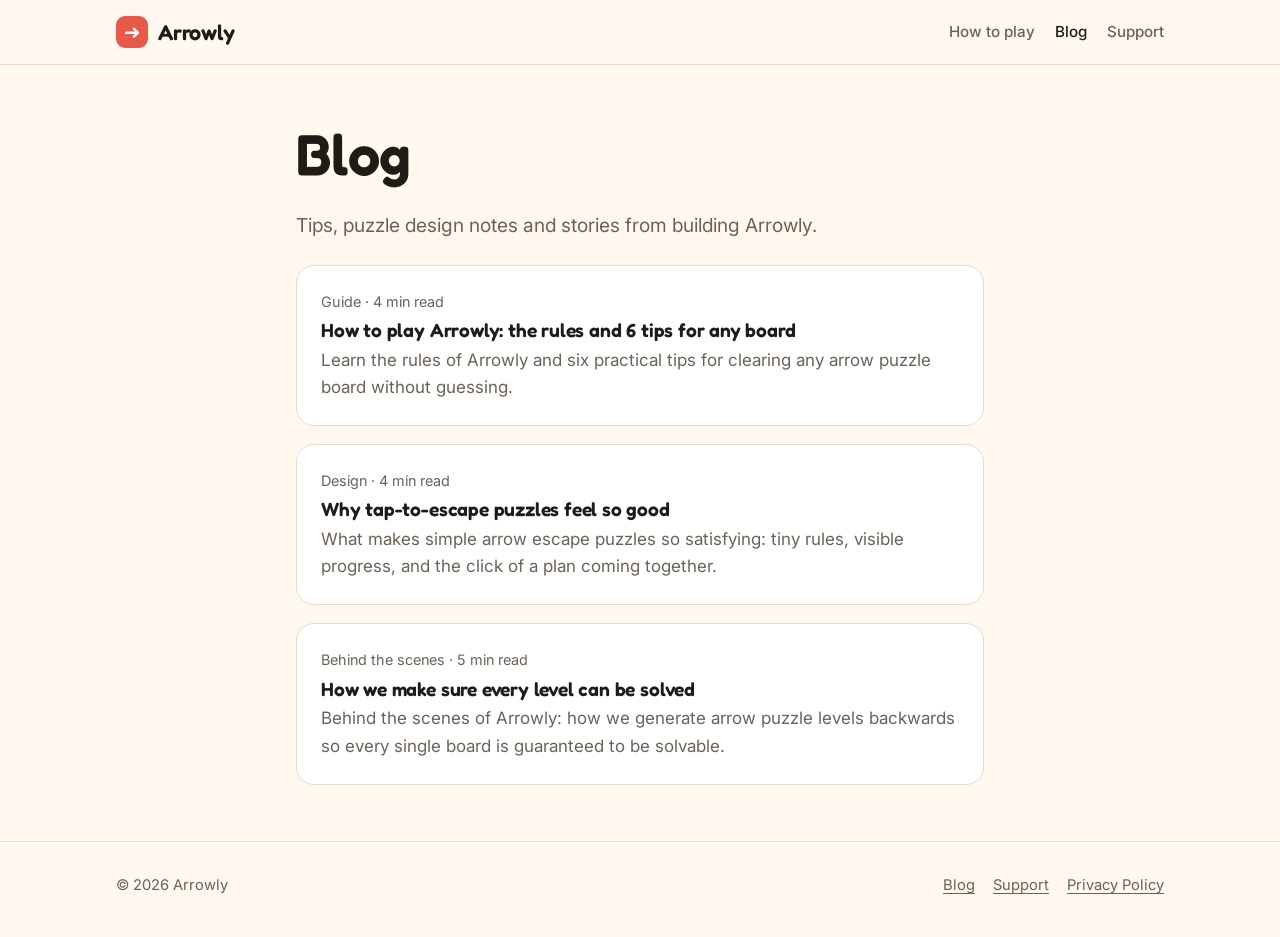
==== website/blog/index.html @ 90eabe9b "Add Arrowly game, website, App Store kit and research Co-Authored-By: Claude Opus 5.5 (1M context) <" ====
<!doctype html>
<html lang="en">
<head>
<meta charset="utf-8">
<meta name="viewport" content="width=device-width, initial-scale=1">
<title>Blog · Arrowly</title>
<meta name="description" content="Tips, puzzle design notes and behind-the-scenes stories from the makers of Arrowly.">
<meta property="og:title" content="Blog · Arrowly">
<meta property="og:description" content="Tips, puzzle design notes and behind-the-scenes stories from the makers of Arrowly.">
<link rel="preconnect" href="https://fonts.googleapis.com">
<link rel="preconnect" href="https://fonts.gstatic.com" crossorigin>
<link href="https://fonts.googleapis.com/css2?family=Fredoka:wght@500;600&family=Inter:wght@400;500;600;700&display=swap" rel="stylesheet">
<link rel="stylesheet" href="../assets/style.css">
<link rel="icon" href="data:image/svg+xml,<svg xmlns='http://www.w3.org/2000/svg' viewBox='0 0 32 32'><rect width='32' height='32' rx='8' fill='%23e85a48'/><path d='M9 16h13m-5-6 6 6-6 6' stroke='white' stroke-width='3.2' fill='none' stroke-linecap='round' stroke-linejoin='round'/></svg>">
</head>
<body>
<header class="site-header">
  <div class="wrap">
    <a class="brand" href="../index.html"><span class="brand-mark">➜</span>Arrowly</a>
    <nav class="nav">
      <a href="../index.html#how" class="hide-sm">How to play</a>
      <a href="../blog/index.html" aria-current="page">Blog</a>
      <a href="../support.html">Support</a>
    </nav>
  </div>
</header>
<main>

<section><div class="wrap narrow">
<h1>Blog</h1>
<p class="lede" style="max-width:none">Tips, puzzle design notes and stories from building Arrowly.</p>
<div class="post-list">
<a class="post-card card" href="how-to-play-arrowly.html"><div class="meta">Guide · 4 min read</div><h3>How to play Arrowly: the rules and 6 tips for any board</h3><p>Learn the rules of Arrowly and six practical tips for clearing any arrow puzzle board without guessing.</p></a>
<a class="post-card card" href="why-arrow-puzzles-are-satisfying.html"><div class="meta">Design · 4 min read</div><h3>Why tap-to-escape puzzles feel so good</h3><p>What makes simple arrow escape puzzles so satisfying: tiny rules, visible progress, and the click of a plan coming together.</p></a>
<a class="post-card card" href="every-level-solvable.html"><div class="meta">Behind the scenes · 5 min read</div><h3>How we make sure every level can be solved</h3><p>Behind the scenes of Arrowly: how we generate arrow puzzle levels backwards so every single board is guaranteed to be solvable.</p></a>
</div>
</div></section>

</main>
<footer class="site-footer">
  <div class="wrap">
    <span>© 2026 Arrowly</span>
    <nav><a href="../blog/index.html">Blog</a><a href="../support.html">Support</a><a href="../privacy.html">Privacy Policy</a></nav>
  </div>
</footer>
</body>
</html>
---- website/assets/style.css ----
:root {
  --bg: #fff8ee;
  --surface: #ffffff;
  --surface-2: #f6ecdc;
  --text: #1f1b16;
  --muted: #6b6257;
  --border: #e6dccb;
  --accent: #e85a48;
  --accent-ink: #ffffff;
  --accent-soft: #ffe1db;
  --tile: #4f46e5;
  --tile-ink: #ffffff;
  --blocked: #e0443a;
  --radius: 18px;
  --max: 1080px;
  color-scheme: light;
}
@media (prefers-color-scheme: dark) {
  :root:not([data-theme="light"]) {
    --bg: #15130f;
    --surface: #1f1c17;
    --surface-2: #29251f;
    --text: #f4eee4;
    --muted: #a99f92;
    --border: #393329;
    --accent: #f97362;
    --accent-ink: #1a0f0a;
    --accent-soft: #3a241b;
    --tile: #818cf8;
    --tile-ink: #0d1424;
    --blocked: #ff6a5f;
    color-scheme: dark;
  }
}
:root[data-theme="dark"] {
  --bg: #15130f;
  --surface: #1f1c17;
  --surface-2: #29251f;
  --text: #f4eee4;
  --muted: #a99f92;
  --border: #393329;
  --accent: #f97362;
  --accent-ink: #1a0f0a;
  --accent-soft: #3a241b;
  --tile: #818cf8;
  --tile-ink: #0d1424;
  --blocked: #ff6a5f;
  color-scheme: dark;
}

* { box-sizing: border-box; }
html { -webkit-text-size-adjust: 100%; }
body {
  margin: 0;
  background: var(--bg);
  color: var(--text);
  font: 17px/1.6 "Inter", system-ui, -apple-system, "Segoe UI", sans-serif;
}
h1, h2, h3, .brand { font-family: "Fredoka", "Inter", system-ui, sans-serif; line-height: 1.15; letter-spacing: -0.01em; }
h1 { font-size: clamp(2.2rem, 6vw, 3.6rem); margin: 0 0 0.4em; font-weight: 600; }
h2 { font-size: clamp(1.5rem, 3.5vw, 2.1rem); margin: 0 0 0.5em; font-weight: 600; }
h3 { font-size: 1.2rem; margin: 0 0 0.3em; font-weight: 600; }
a { color: var(--accent); text-underline-offset: 3px; }
p { margin: 0 0 1em; }
img { max-width: 100%; }

.wrap { max-width: var(--max); margin: 0 auto; padding: 0 16px; }
.narrow { max-width: 720px; }

/* Header */
.site-header { border-bottom: 1px solid var(--border); background: var(--bg); position: sticky; top: 0; z-index: 10; }
.site-header .wrap { display: flex; align-items: center; justify-content: space-between; gap: 16px; height: 64px; }
.brand { display: flex; align-items: center; gap: 10px; font-size: 1.35rem; font-weight: 600; color: var(--text); text-decoration: none; }
.brand-mark { width: 32px; height: 32px; border-radius: 9px; background: var(--accent); color: var(--accent-ink); display: grid; place-items: center; font-size: 20px; }
.nav { display: flex; gap: 20px; }
.nav a { color: var(--muted); text-decoration: none; font-weight: 500; font-size: 0.95rem; }
.nav a:hover, .nav a[aria-current="page"] { color: var(--text); }

/* Buttons */
.btn { display: inline-flex; align-items: center; gap: 10px; padding: 14px 22px; border-radius: 999px; font-weight: 600; text-decoration: none; border: 0; cursor: pointer; font-size: 1rem; }
.btn-primary { background: var(--text); color: var(--bg); }
.btn-ghost { background: transparent; color: var(--text); border: 1px solid var(--border); }
.btn small { display: block; font-weight: 500; font-size: 0.72rem; opacity: 0.75; line-height: 1; }
.btn .stack { display: flex; flex-direction: column; line-height: 1.15; text-align: left; }

/* Hero */
.hero { padding: 64px 0 48px; }
.hero .wrap { display: grid; grid-template-columns: 1.1fr 1fr; gap: 48px; align-items: center; }
.eyebrow { display: inline-block; background: var(--accent-soft); color: var(--accent); font-weight: 600; font-size: 0.85rem; padding: 6px 12px; border-radius: 999px; margin-bottom: 18px; }
.lede { font-size: 1.2rem; color: var(--muted); max-width: 34ch; }
.cta-row { display: flex; flex-wrap: wrap; gap: 12px; margin-top: 28px; }

/* Demo board */
.demo { background: var(--surface); border: 1px solid var(--border); border-radius: 28px; padding: 22px; box-shadow: 0 20px 50px -30px rgba(0,0,0,0.35); }
.demo-top { display: flex; justify-content: space-between; align-items: center; margin-bottom: 14px; font-size: 0.95rem; color: var(--muted); }
.demo-top strong { color: var(--text); }
.board { display: grid; gap: 8px; aspect-ratio: 1; background: var(--surface-2); padding: 10px; border-radius: 18px; touch-action: manipulation; }
.cell { border-radius: 12px; display: grid; place-items: center; }
.arrow { background: var(--tile); color: var(--tile-ink); border: 0; font-size: clamp(22px, 6vw, 36px); cursor: pointer; transition: transform 0.35s cubic-bezier(.5,0,.75,0), opacity 0.35s; font-weight: 700; }
.arrow:hover { filter: brightness(1.08); }
.arrow:focus-visible { outline: 3px solid var(--accent); outline-offset: 2px; }
.arrow.blocked { animation: shake 0.35s; background: var(--blocked); }
.arrow.gone { opacity: 0; pointer-events: none; }
@keyframes shake { 0%,100% { translate: 0 } 25% { translate: -5px 0 } 75% { translate: 5px 0 } }
.demo-foot { display: flex; justify-content: space-between; align-items: center; margin-top: 14px; gap: 12px; }
.demo-msg { color: var(--muted); font-size: 0.92rem; min-height: 1.5em; }
.link-btn { white-space: nowrap; background: none; border: 0; color: var(--accent); font-weight: 600; cursor: pointer; font-size: 0.95rem; padding: 6px 0; }

/* Sections */
section { padding: 56px 0; }
.alt { background: var(--surface-2); }
.features { display: grid; grid-template-columns: repeat(3, 1fr); gap: 20px; margin-top: 28px; }
.card { background: var(--surface); border: 1px solid var(--border); border-radius: var(--radius); padding: 24px; }
.card p { color: var(--muted); margin: 0; }
.icon { font-size: 28px; margin-bottom: 10px; display: block; }
.steps { counter-reset: s; list-style: none; padding: 0; display: grid; gap: 14px; margin: 24px 0 0; }
.steps li { counter-increment: s; display: flex; gap: 14px; align-items: flex-start; }
.steps li::before { content: counter(s); flex: none; width: 32px; height: 32px; border-radius: 50%; background: var(--accent); color: var(--accent-ink); display: grid; place-items: center; font-weight: 700; }

/* Blog */
.post-list { display: grid; gap: 18px; margin-top: 24px; }
.post-card { display: block; text-decoration: none; color: inherit; }
.post-card:hover h3 { color: var(--accent); }
.meta { color: var(--muted); font-size: 0.9rem; margin-bottom: 6px; }
.prose { padding: 48px 0 64px; }
.prose h2 { margin-top: 1.6em; font-size: 1.5rem; }
.prose h3 { margin-top: 1.4em; }
.prose ul, .prose ol { padding-left: 1.3em; margin: 0 0 1em; }
.prose li { margin-bottom: 0.4em; }
.prose blockquote { margin: 1.4em 0; padding: 4px 18px; border-left: 4px solid var(--accent); color: var(--muted); }
.prose code { background: var(--surface-2); padding: 2px 6px; border-radius: 6px; font-size: 0.9em; }
.prose pre { background: var(--surface-2); padding: 16px; border-radius: 12px; overflow-x: auto; font-size: 0.88rem; line-height: 1.5; }
.prose pre code { background: none; padding: 0; }
.back { display: inline-block; margin-bottom: 18px; text-decoration: none; font-weight: 600; }

/* FAQ */
details { background: var(--surface); border: 1px solid var(--border); border-radius: 14px; padding: 14px 18px; margin-bottom: 10px; }
summary { cursor: pointer; font-weight: 600; }
details p { margin: 10px 0 0; color: var(--muted); }

/* Footer */
.site-footer { border-top: 1px solid var(--border); padding: 32px 0 40px; color: var(--muted); font-size: 0.92rem; }
.site-footer .wrap { display: flex; flex-wrap: wrap; justify-content: space-between; gap: 16px; }
.site-footer nav { display: flex; flex-wrap: wrap; gap: 18px; }
.site-footer a { color: var(--muted); }

@media (max-width: 820px) {
  .hero { padding-top: 36px; }
  .hero .wrap { grid-template-columns: 1fr; gap: 32px; }
  .features { grid-template-columns: 1fr; }
  .nav { gap: 14px; }
  .nav .hide-sm { display: none; }
}
@media (prefers-reduced-motion: reduce) {
  .arrow { transition: opacity 0.2s; }
  .arrow.blocked { animation: none; }
}
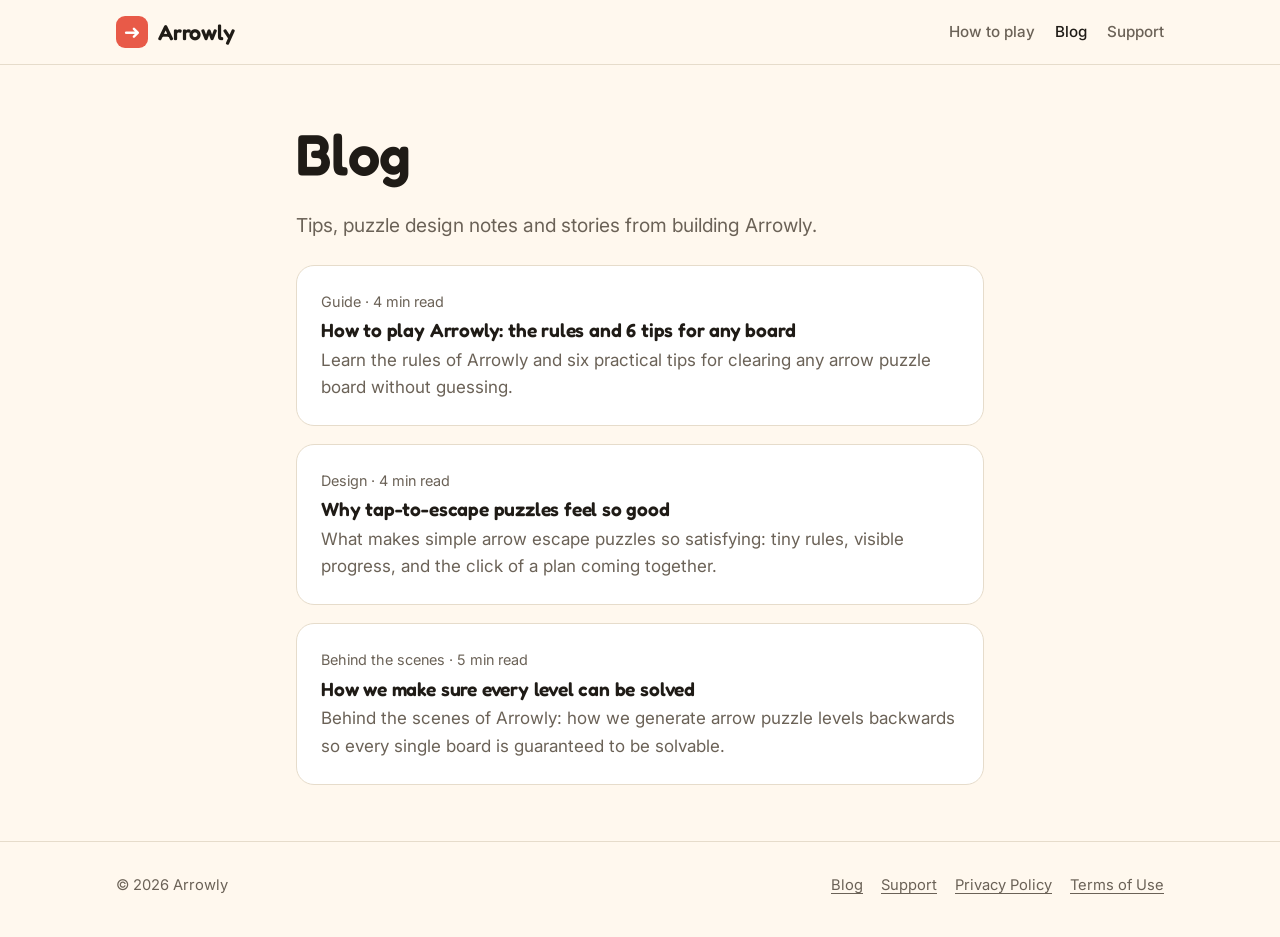
==== commit 85369c88: "Add Terms of Use, rewrite Privacy Policy, link both from the app - privacy.html: covers Apple guidel" ====
--- a/website/blog/index.html
+++ b/website/blog/index.html
@@ -40,7 +40,7 @@
 <footer class="site-footer">
   <div class="wrap">
     <span>© 2026 Arrowly</span>
-    <nav><a href="../blog/index.html">Blog</a><a href="../support.html">Support</a><a href="../privacy.html">Privacy Policy</a></nav>
+    <nav><a href="../blog/index.html">Blog</a><a href="../support.html">Support</a><a href="../privacy.html">Privacy Policy</a><a href="../terms.html">Terms of Use</a></nav>
   </div>
 </footer>
 </body>
